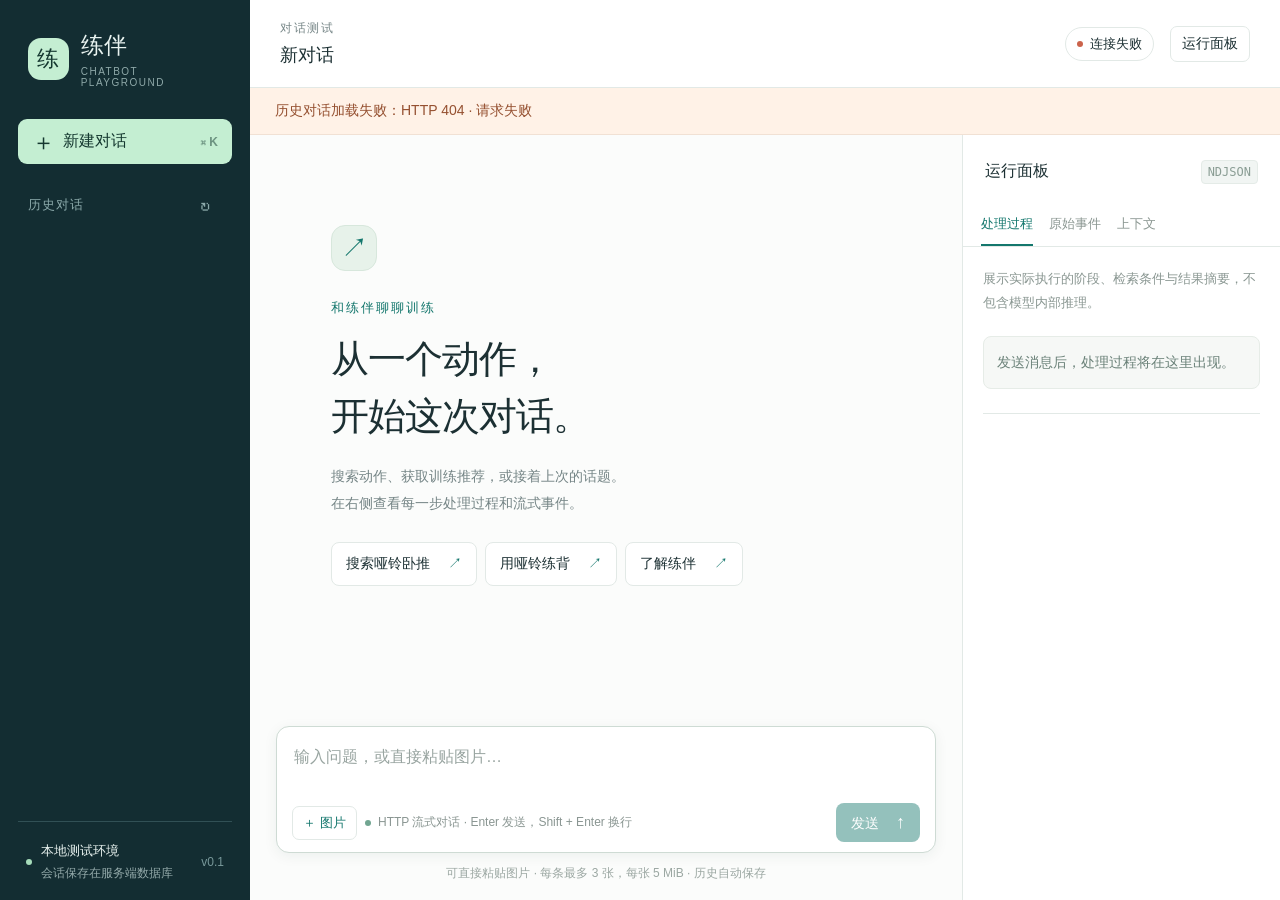
==== src/fitness_bot/web/index.html @ a5a810a9 "feat: add persistent multimodal chatbot playground" ====
<!doctype html>
<html lang="zh-CN">
<head>
  <meta charset="utf-8"><meta name="viewport" content="width=device-width,initial-scale=1">
  <meta name="color-scheme" content="light"><title>练伴 · Chatbot Playground</title>
  <link rel="icon" type="image/svg+xml" href="./favicon.svg">
  <link rel="stylesheet" href="./styles.css"><script type="module" src="./app.js"></script>
</head>
<body>
  <button id="backdrop" class="backdrop" aria-label="关闭侧栏" hidden></button>
  <aside id="sidebar" class="sidebar">
    <a class="brand" href="./" aria-label="练伴测试台首页"><span class="brand-icon">练</span><span>练伴<small>CHATBOT PLAYGROUND</small></span></a>
    <button id="new-chat" class="new-chat"><span aria-hidden="true">＋</span> 新建对话 <kbd>⌘ K</kbd></button>
    <div class="section-label"><span>历史对话</span><button id="refresh-history" class="icon-button" aria-label="刷新历史对话" title="刷新历史对话">↻</button></div>
    <nav id="history" aria-label="历史对话"></nav>
    <button id="more-history" class="more" hidden>加载更多对话</button>
    <div class="sidebar-footer"><span class="local-dot"></span><div>本地测试环境<small>会话保存在服务端数据库</small></div><span class="version">v0.1</span></div>
  </aside>
  <main class="workspace">
    <header class="topbar">
      <button id="toggle-sidebar" class="icon-button mobile-only" aria-label="打开历史对话" aria-expanded="false">☰</button>
      <div class="heading"><span class="eyebrow">对话测试</span><h1 id="conversation-title">新对话</h1></div>
      <button id="connection" class="connection"><span id="connection-dot" class="dot"></span><span id="connection-label">连接中</span></button>
      <button id="toggle-inspector" class="secondary" aria-expanded="true">运行面板</button>
    </header>
    <div id="notice" class="notice" role="status" hidden></div>
    <div class="workbody">
      <section class="chat-column" aria-label="对话区">
        <div id="messages" class="messages" aria-label="聊天记录" aria-busy="false">
          <div id="welcome" class="welcome"><span class="welcome-mark" aria-hidden="true">↗</span><p class="eyebrow">和练伴聊聊训练</p><h2>从一个动作，<br>开始这次对话。</h2><p class="welcome-copy">搜索动作、获取训练推荐，或接着上次的话题。<br>在右侧查看每一步处理过程和流式事件。</p><div class="suggestions"><button data-prompt="帮我找哑铃卧推的动作">搜索哑铃卧推 <span>↗</span></button><button data-prompt="只有哑铃，推荐三个适合练背的动作">用哑铃练背 <span>↗</span></button><button data-prompt="你好，你能怎样帮我安排训练？">了解练伴 <span>↗</span></button></div></div>
          <div id="turns"></div>
        </div>
        <form id="composer" class="composer">
          <div id="attachments" class="attachments" aria-label="待发送图片" hidden></div>
          <input id="image-files" type="file" accept="image/jpeg,image/png,image/webp" multiple hidden>
          <label class="sr-only" for="message">输入消息</label>
          <textarea id="message" rows="2" maxlength="4000" placeholder="输入问题，或直接粘贴图片…"></textarea>
          <div class="composer-bottom"><button id="attach-image" class="attach-button" type="button" title="JPEG / PNG / WebP，每张最多 5 MiB，最多 3 张">＋ 图片</button><span><span class="tiny-dot"></span> HTTP 流式对话 <span class="keyboard-hint">· Enter 发送，Shift + Enter 换行</span></span><button id="send" class="send" type="submit">发送 <span aria-hidden="true">↑</span></button><button id="stop" class="stop" type="button" hidden>■ 停止生成</button></div>
        </form>
        <p class="composer-note" id="composer-note">可直接粘贴图片 · 每条最多 3 张，每张 5 MiB · 历史自动保存</p>
      </section>
      <aside id="inspector" class="inspector" aria-label="运行面板">
        <div class="inspector-title"><h2>运行面板</h2><span class="protocol">NDJSON</span></div>
        <div class="inspector-tabs" role="tablist" aria-label="运行面板内容"><button id="tab-process" role="tab" aria-selected="true" aria-controls="panel-process" data-tab="process">处理过程</button><button id="tab-events" role="tab" aria-selected="false" aria-controls="panel-events" data-tab="events" tabindex="-1">原始事件</button><button id="tab-context" role="tab" aria-selected="false" aria-controls="panel-context" data-tab="context" tabindex="-1">上下文</button></div>
        <section id="panel-process" class="inspector-panel" role="tabpanel" aria-labelledby="tab-process"><div class="panel-intro">展示实际执行的阶段、检索条件与结果摘要，不包含模型内部推理。</div><div id="run-summary" class="run-summary">发送消息后，处理过程将在这里出现。</div><div id="trace"></div><dl id="run-meta" class="run-meta"></dl></section>
        <section id="panel-events" class="inspector-panel" role="tabpanel" aria-labelledby="tab-events" hidden><div class="panel-intro">实时展示各类流事件。仅保留本页最近 500 条；历史对话可查看保存的最终响应。</div><div id="event-count" class="event-count">尚无事件</div><div id="events"></div></section>
        <section id="panel-context" class="inspector-panel" role="tabpanel" aria-labelledby="tab-context" hidden><label for="context" class="context-label">下一条消息的训练上下文</label><p class="panel-intro">可填写器械条件和训练快照。上下文随每条消息保存；切换对话时恢复最后一条消息的上下文。</p><textarea id="context" class="code-input" spellcheck="false" rows="16">{
  "available_equipment": [],
  "recent_exercises": [],
  "active_workout": null
}</textarea><button id="reset-context" class="secondary">重置上下文</button><p class="panel-intro">示例器械代码：<code>dumbbell</code>、<code>barbell</code>。会话历史由服务器自动补充。</p></section>
      </aside>
    </div>
  </main>
  <dialog id="connection-dialog"><form method="dialog"><div class="dialog-heading"><h2>服务连接</h2><button class="icon-button" aria-label="关闭">×</button></div></form><p class="dialog-copy">测试页直接连接提供此页面的 chatbot 服务。</p><label for="base-url">当前服务地址</label><input id="base-url" readonly><div id="health-details" class="health-details"></div><button id="reconnect" class="send">重新连接</button><p class="panel-intro">如需连接其他实例，请打开该实例的 <code>/playground/</code>。</p></dialog>
  <dialog id="image-dialog"><form method="dialog"><div class="dialog-heading"><h2>图片预览</h2><button class="icon-button" aria-label="关闭图片预览">×</button></div></form><img id="image-preview" alt="上传图片的大图预览"></dialog>
  <dialog id="exercise-dialog"><form method="dialog"><div class="dialog-heading"><h2 id="exercise-title">动作详情</h2><button class="icon-button" aria-label="关闭动作详情">×</button></div></form><div id="exercise-detail"></div></dialog>
</body>
</html>
---- src/fitness_bot/web/styles.css ----
:root {
  font-family:Inter,-apple-system,BlinkMacSystemFont,"PingFang SC","Microsoft YaHei",sans-serif;
  color:#1c3033;
  background:#f8faf9;
  font-synthesis:none;
  font-size:16px;
  --accent:#14776d;
  --muted:#758586;
  --line:#e2e9e6;
  --navy:#132d32;
}
* {
  box-sizing:border-box;
}
body {
  margin:0;
  display:flex;
  height:100dvh;
  overflow:hidden;
}
button,input,textarea {
  font:inherit;
}
button {
  cursor:pointer;
  border:0;
  background:none;
  color:inherit;
}
button:disabled {
  cursor:not-allowed;
  opacity:.45;
}
button,a,textarea,input {
  outline-offset:4px;
}
button:focus-visible,a:focus-visible {
  outline:2px solid #45bba6;
}
button {
  transition:background .15s,color .15s;
}
button:hover:not(:disabled) {
  filter:brightness(.95);
}
[hidden] {
  display:none!important;
}
a {
  color:inherit;
  text-decoration:none;
}
.sidebar {
  width:250px;
  flex-shrink:0;
  background:var(--navy);
  color:#e9f3f0;
  display:flex;
  flex-direction:column;
  padding:30px 18px 18px;
}
.brand {
  display:flex;
  gap:12px;
  align-items:center;
  padding:0 10px 31px;
  font-size:23px;
  font-weight:650;
}
.brand-icon {
  display:grid;
  place-items:center;
  width:42px;
  height:42px;
  border-radius:13px;
  color:#153830;
  background:#c4eed2;
  font-size:22px;
}
.brand small {
  display:block;
  font-size:10px;
  letter-spacing:1.5px;
  color:#8fa9a9;
  font-weight:500;
  margin-top:5px;
}
.new-chat {
  background:#c4eed2;
  color:#153830;
  border-radius:9px;
  padding:12px 14px;
  display:flex;
  align-items:center;
  gap:8px;
  text-align:left;
  font-size:16px;
  font-weight:600;
}
.new-chat>span {
  font-size:23px;
  line-height:20px;
}
.new-chat kbd {
  margin-left:auto;
  font-size:12px;
  opacity:.5;
  font-family:inherit;
}
.section-label {
  display:flex;
  align-items:center;
  justify-content:space-between;
  padding:24px 10px 12px;
  color:#8ba9aa;
  font-size:13px;
  letter-spacing:1px;
}
.icon-button {
  height:34px;
  min-width:34px;
  display:inline-grid;
  place-items:center;
  font-size:21px;
  border-radius:6px;
}
.icon-button:hover {
  background:#ffffff10;
}
#history {
  overflow:auto;
  flex:1;
  min-height:0;
}
.history-item {
  width:100%;
  padding:12px;
  border-radius:8px;
  text-align:left;
  margin-bottom:5px;
  display:block;
  color:#c7d6d6;
}
.history-item:hover {
  background:#1d3b40;
}
.history-item.active {
  background:#26474b;
  color:#fff;
  box-shadow:inset 3px 0 #b6e8c6;
}
.history-item strong {
  font-size:14px;
  font-weight:500;
  display:block;
  white-space:nowrap;
  overflow:hidden;
  text-overflow:ellipsis;
}
.history-item small {
  font-size:12px;
  color:#94aaaa;
  display:block;
  margin-top:7px;
}
.history-empty {
  font-size:14px;
  color:#9bb2b2;
  padding:12px;
  line-height:1.8;
}
.more {
  font-size:14px;
  padding:10px;
  color:#b6d9d1;
}
.sidebar-footer {
  margin-top:20px;
  border-top:1px solid #315055;
  padding:20px 8px 0;
  display:flex;
  gap:9px;
  align-items:center;
  font-size:13px;
}
.sidebar-footer small {
  display:block;
  font-size:12px;
  color:#94aaaa;
  margin-top:5px;
}
.version {
  margin-left:auto;
  color:#78989a;
  font-size:12px;
}
.local-dot,.tiny-dot {
  width:6px;
  height:6px;
  border-radius:50%;
  display:inline-block;
  background:#a6dcba;
  flex-shrink:0;
}
.workspace {
  flex:1;
  min-width:0;
  display:flex;
  flex-direction:column;
}
.topbar {
  height:88px;
  flex-shrink:0;
  border-bottom:1px solid var(--line);
  display:flex;
  align-items:center;
  gap:16px;
  padding:0 30px;
  background:#fff;
}
.heading {
  min-width:0;
  margin-right:auto;
}
.eyebrow {
  font-size:12px;
  letter-spacing:1.5px;
  color:var(--muted);
}
h1 {
  font-size:18px;
  line-height:1.5;
  margin:5px 0 0;
  font-weight:600;
  max-width:40vw;
  overflow:hidden;
  white-space:nowrap;
  text-overflow:ellipsis;
}
.connection {
  display:flex;
  align-items:center;
  gap:7px;
  border:1px solid var(--line);
  border-radius:20px;
  padding:7px 11px;
  font-size:13px;
  white-space:nowrap;
}
.dot {
  height:6px;
  width:6px;
  background:#a8b3b1;
  border-radius:50%;
}
.dot.online {
  background:#208a69;
}
.dot.offline {
  background:#cb634b;
}
.secondary {
  font-size:14px;
  border:1px solid var(--line);
  border-radius:7px;
  padding:8px 11px;
  background:#fff;
}
.workbody {
  display:flex;
  flex:1;
  min-height:0;
}
.chat-column {
  flex:1;
  min-width:0;
  display:flex;
  flex-direction:column;
  background:#fbfcfb;
}
.messages {
  overflow:auto;
  flex:1;
  min-height:0;
  padding:36px max(26px,calc((100% - 780px)/2));
  scroll-behavior:auto;
}
.welcome {
  max-width:550px;
  margin:6vh auto 40px;
}
.welcome-mark {
  height:46px;
  width:46px;
  background:#e7f2ea;
  border:1px solid #d7e7dc;
  border-radius:14px;
  display:grid;
  place-items:center;
  font-size:27px;
  color:var(--accent);
  margin-bottom:28px;
}
.welcome .eyebrow {
  color:var(--accent);
  font-size:13px;
  letter-spacing:2px;
}
h2 {
  font-weight:600;
}
.welcome h2 {
  font-size:clamp(28px,3vw,39px);
  line-height:1.5;
  letter-spacing:-1px;
  margin:13px 0 18px;
}
.welcome-copy {
  color:var(--muted);
  font-size:14px;
  line-height:1.9;
  margin-bottom:26px;
}
.suggestions {
  display:flex;
  flex-wrap:wrap;
  gap:8px;
}
.suggestions button {
  border:1px solid var(--line);
  background:white;
  border-radius:8px;
  padding:12px 14px;
  font-size:14px;
  display:flex;
  align-items:center;
  gap:18px;
}
.suggestions span {
  color:var(--accent);
}
.composer {
  margin:0 26px;
  border:1px solid #cedbd4;
  border-radius:13px;
  padding:14px 15px 10px;
  background:white;
  box-shadow:0 3px 14px #173e3210;
}
.composer:focus-within {
  border-color:#6da99b;
  box-shadow:0 0 0 2px #14776d0c;
}
.composer textarea {
  border:0;
  resize:none;
  width:100%;
  max-height:160px;
  min-height:55px;
  font-size:16px;
  line-height:1.7;
  background:transparent;
  color:#1c3033;
  outline:none;
}
.composer textarea::placeholder {
  color:#99a5a1;
}
.composer-bottom {
  display:flex;
  align-items:center;
  gap:8px;
  justify-content:space-between;
}
.composer-bottom>span {
  color:#8a9692;
  font-size:12px;
  line-height:1.6;
}
.tiny-dot {
  background:#71a591;
  margin-right:4px;
}
.send,.stop {
  background:var(--accent);
  color:white;
  border-radius:8px;
  padding:9px 15px;
  font-size:14px;
  white-space:nowrap;
}
.send span {
  font-size:18px;
  margin-left:13px;
}
.stop {
  background:#fff2e9;
  color:#a45631;
}
.composer-note {
  font-size:12px;
  color:#9ba7a2;
  text-align:center;
  margin:12px 15px 18px;
}
.inspector {
  width:318px;
  flex-shrink:0;
  border-left:1px solid var(--line);
  background:white;
  display:flex;
  flex-direction:column;
}
.inspector-title {
  display:flex;
  align-items:center;
  justify-content:space-between;
  padding:25px 22px 20px;
}
.inspector-title h2 {
  font-size:16px;
  margin:0;
}
.protocol {
  font:12px ui-monospace,monospace;
  background:#f1f5f3;
  border:1px solid #e4ebe7;
  color:#8a9d94;
  padding:4px 6px;
  border-radius:4px;
}
.inspector-tabs {
  display:flex;
  border-bottom:1px solid var(--line);
  padding:0 18px;
  gap:16px;
}
.inspector-tabs button {
  font-size:13px;
  padding:11px 0;
  border-bottom:2px solid transparent;
  color:#8b9792;
}
.inspector-tabs [aria-selected=true] {
  color:var(--accent);
  border-color:var(--accent);
  font-weight:600;
}
.inspector-panel {
  padding:20px;
  overflow:auto;
  flex:1;
}
.panel-intro {
  font-size:13px;
  color:#8a9792;
  line-height:1.9;
  margin:0 0 20px;
}
.run-summary {
  font-size:14px;
  line-height:1.8;
  padding:13px;
  background:#f6f8f6;
  border:1px solid #e6ece7;
  border-radius:8px;
  color:#6a8178;
  margin-bottom:24px;
}
.trace-step {
  border-left:1px solid #d7e4db;
  margin-left:7px;
  padding:0 0 23px 19px;
  position:relative;
}
.trace-step:before {
  content:'✓';
  position:absolute;
  left:-8px;
  top:0;
  font-size:12px;
  display:grid;
  place-items:center;
  height:16px;
  width:16px;
  border-radius:50%;
  background:#e0f1e4;
  color:var(--accent);
}
.trace-step:last-child {
  border-color:transparent;
}
.trace-step h3 {
  font-size:14px;
  margin:0 0 7px;
}
.trace-step p {
  font-size:13px;
  line-height:1.8;
  margin:0;
  color:#7a8b82;
}
.trace-step details {
  margin-top:10px;
  font-size:12px;
  color:#7b8a83;
}
.trace-step summary {
  cursor:pointer;
}
.trace-step pre,.event pre {
  font:12px/1.65 ui-monospace,SFMono-Regular,monospace;
  white-space:pre-wrap;
  overflow-wrap:anywhere;
  margin-bottom:0;
  background:#f5f7f5;
  padding:10px;
  border-radius:5px;
  color:#637d70;
}
.run-meta {
  border-top:1px solid var(--line);
  padding-top:18px;
  font-size:12px;
  color:#809087;
}
.run-meta dt {
  margin-top:12px;
}
.run-meta dd {
  margin:5px 0 0;
  font-family:ui-monospace,monospace;
  overflow-wrap:anywhere;
  color:#557366;
}
.event-count {
  font-size:13px;
  color:var(--accent);
  margin-bottom:14px;
}
.event {
  border:1px solid var(--line);
  border-radius:6px;
  margin-bottom:8px;
  font-size:12px;
}
.event>summary {
  cursor:pointer;
  padding:10px;
  overflow-wrap:anywhere;
}
.event pre {
  margin:0;
  border-radius:0;
}
.code-input {
  width:100%;
  resize:vertical;
  font:12px/1.8 ui-monospace,monospace;
  border:1px solid var(--line);
  border-radius:7px;
  padding:12px;
  background:#f9fbf9;
  color:#3c6652;
  margin:12px 0;
}
.context-label {
  font-size:14px;
  font-weight:600;
  display:block;
  margin-bottom:10px;
}
.turn {
  margin:0 auto 32px;
  max-width:780px;
}
.user-message {
  margin-left:auto;
  max-width:85%;
  background:#eaf0ed;
  padding:13px 17px;
  border-radius:13px 13px 3px 13px;
  white-space:pre-wrap;
  overflow-wrap:anywhere;
  line-height:1.8;
  font-size:16px;
  width:fit-content;
}
.assistant-header {
  display:flex;
  align-items:center;
  gap:8px;
  margin:25px 0 10px;
  font-size:13px;
}
.avatar {
  border-radius:7px;
  background:var(--navy);
  color:#ceedd6;
  padding:4px 6px;
  font-size:12px;
}
.turn-state {
  margin-left:auto;
  color:#8a9890;
  font-size:12px;
}
.assistant-text {
  font-size:16px;
  line-height:1.9;
  white-space:pre-wrap;
  overflow-wrap:anywhere;
}
.assistant-text.pending:after {
  content:'';
  width:6px;
  height:13px;
  background:var(--accent);
  display:inline-block;
  margin-left:4px;
  animation:pulse 1s infinite;
}
@keyframes pulse {
  50% {
    opacity:.3;
  }
}
.turn-actions {
  display:flex;
  gap:14px;
  margin-top:12px;
}
.turn-actions button {
  color:#7c8f85;
  font-size:12px;
  padding:4px 0;
}
.turn-actions .selected {
  color:var(--accent);
}
.cards-label {
  font-size:12px;
  color:#82998b;
  margin:19px 0 9px;
}
.card-grid {
  display:grid;
  grid-template-columns:repeat(auto-fit,minmax(210px,1fr));
  gap:10px;
}
.exercise-card {
  background:white;
  border:1px solid #dde8e0;
  border-radius:10px;
  padding:17px;
  text-align:left;
  display:flex;
  flex-direction:column;
  gap:10px;
  min-width:0;
}
.exercise-card:hover {
  border-color:#97b8a5;
  box-shadow:0 2px 8px #1e5a3510;
}
.exercise-card strong {
  font-size:16px;
  line-height:1.6;
}
.exercise-card .tags {
  display:flex;
  gap:5px;
  flex-wrap:wrap;
}
.tag {
  font-size:12px;
  color:#5c8170;
  background:#eef5ef;
  border-radius:4px;
  padding:4px 6px;
}
.exercise-card p {
  font-size:12px;
  color:#8b9b92;
  line-height:1.8;
  margin:0;
}
.card-footer {
  display:flex;
  justify-content:space-between;
  font-size:12px;
  color:#6a917a;
  border-top:1px solid #edf1ee;
  padding-top:11px;
  margin-top:auto;
}
.turn-error {
  font-size:14px;
  line-height:1.7;
  background:#fcf0e9;
  color:#a25336;
  padding:12px;
  border-radius:8px;
  margin-top:12px;
}
.notice {
  padding:11px 25px;
  font-size:14px;
  background:#fff2e7;
  color:#955030;
  border-bottom:1px solid #f1e1d4;
  line-height:1.7;
}
.mobile-only {
  display:none;
}
dialog {
  border:1px solid var(--line);
  border-radius:15px;
  padding:26px;
  width:min(560px,calc(100vw - 32px));
  color:#243c31;
  box-shadow:0 30px 100px #10282030;
  max-height:85dvh;
}
dialog::backdrop {
  background:#10282966;
  backdrop-filter:blur(3px);
}
.dialog-heading {
  display:flex;
  justify-content:space-between;
  align-items:center;
  margin-bottom:16px;
}
.dialog-heading h2 {
  font-size:20px;
  margin:0;
}
.dialog-copy {
  font-size:14px;
  line-height:1.8;
  color:#6c8175;
}
dialog label {
  font-size:14px;
}
dialog input {
  width:100%;
  padding:12px;
  border:1px solid var(--line);
  border-radius:7px;
  margin:8px 0 15px;
  font:13px ui-monospace,monospace;
}
.health-details {
  font-size:14px;
  line-height:2;
  margin:0 0 20px;
  white-space:pre-wrap;
}
.detail-id {
  font:12px ui-monospace,monospace;
  color:#87968b;
  margin:16px 0;
}
.detail-steps {
  padding-left:22px;
  font-size:14px;
  line-height:1.9;
}
.detail-steps li {
  padding:5px 0;
}
.sr-only {
  position:absolute;
  width:1px;
  height:1px;
  padding:0;
  margin:-1px;
  overflow:hidden;
  clip:rect(0,0,0,0);
  white-space:nowrap;
  border:0;
}
.backdrop {
  position:fixed;
  inset:0;
  background:#0a252c66;
  z-index:20;
}
.detail-source {
  font-size:13px;
  color:#8a9a90;
  line-height:1.8;
  overflow-wrap:anywhere;
}
@media(min-width:1550px) {
  .inspector {
    width:360px;
  }
  .messages {
    padding-left:60px;
    padding-right:60px;
  }
  .composer {
    margin-left:60px;
    margin-right:60px;
  }
}
@media(max-width:1180px) {
  .sidebar {
    width:218px;
    padding-left:12px;
    padding-right:12px;
  }
  .inspector {
    width:280px;
  }
  .topbar {
    padding:0 22px;
  }
  .keyboard-hint {
    display:none;
  }
}
@media(max-width:1000px) {
  .inspector {
    position:fixed;
    right:0;
    top:88px;
    bottom:0;
    z-index:15;
    width:320px;
    box-shadow:-10px 0 30px #10282010;
  }
  .inspector:not(.open) {
    display:none;
  }
  .welcome {
    margin-top:7vh;
  }
  .sidebar {
    width:224px;
  }
}
@media(max-width:700px) {
  .sidebar {
    position:fixed;
    inset:0 auto 0 0;
    z-index:30;
    width:270px;
    box-shadow:10px 0 30px #10282020;
    transform:translateX(-100%);
    transition:transform .2s;
  }
  .sidebar.open {
    transform:translateX(0);
  }
  .mobile-only {
    display:inline-grid;
  }
  .topbar {
    height:74px;
    padding:0 15px;
    gap:9px;
  }
  .topbar .eyebrow {
    display:none;
  }
  h1 {
    font-size:16px;
    max-width:30vw;
  }
  .connection {
    font-size:12px;
    padding:7px 8px;
  }
  .topbar>.secondary {
    font-size:12px;
    padding:8px;
  }
  .messages {
    padding:22px 18px;
  }
  .composer {
    margin:0 14px;
    padding:12px;
  }
  .composer-note {
    font-size:9px;
    margin-bottom:12px;
  }
  .welcome {
    margin-top:4vh;
  }
  .welcome h2 {
    font-size:32px;
  }
  .welcome-copy {
    font-size:14px;
  }
  .suggestions {
    flex-direction:column;
  }
  .suggestions button {
    justify-content:space-between;
  }
  .inspector {
    top:74px;
    width:min(340px,100vw);
  }
  .card-grid {
    grid-template-columns:1fr;
  }
  .user-message {
    max-width:92%;
  }
  .assistant-text {
    font-size:14px;
  }
  .notice {
    padding:10px 18px;
  }
}
@media(prefers-reduced-motion:reduce) {
  *,*:before,*:after {
    animation:none!important;
    transition:none!important;
    scroll-behavior:auto!important;
  }
}

/* Image input and historical multimodal messages. */
.attach-button { flex-shrink:0; color:var(--accent); border:1px solid var(--line); padding:7px 10px; border-radius:7px; font-size:13px; }
.composer-bottom > span { margin-right:auto; }
.attachments { display:flex; flex-wrap:wrap; gap:10px; margin:0 0 12px; }
.attachment { width:116px; position:relative; padding:6px; border:1px solid var(--line); border-radius:9px; background:#f8fbf9; }
.attachment-preview { display:block; width:100%; padding:0; }
.attachment-preview img { width:100%; height:72px; object-fit:cover; border-radius:5px; display:block; }
.attachment-name { display:block; white-space:nowrap; overflow:hidden; text-overflow:ellipsis; font-size:12px; margin-top:6px; }
.attachment-state { font-size:11px; color:#668876; display:block; line-height:1.5; margin-top:3px; overflow-wrap:anywhere; }
.attachment-remove { position:absolute; top:-7px; right:-7px; border:1px solid var(--line); background:white; border-radius:50%; width:25px; height:25px; padding:0; }
.attachment.error { border-color:#d79379; }
.attachment.error .attachment-state { color:#b15f43; }
.attachment-retry { font-size:12px; color:var(--accent); padding:6px 0 0; }
.message-images { display:flex; gap:8px; flex-wrap:wrap; margin-top:8px; }
.message-image { padding:0; display:block; }
.message-image img { display:block; width:130px; height:100px; object-fit:cover; border-radius:8px; }
#image-dialog { width:min(920px,calc(100vw - 32px)); }
#image-preview { display:block; width:100%; max-height:68dvh; object-fit:contain; }
@media(max-width:700px) { .composer-bottom > span { display:none; } .send,.stop { margin-left:auto; } .message-image img { width:100px; height:85px; } }

/* Scope Markdown styles to assistant replies; debug payloads stay plain text. */
.assistant-text { white-space:normal; }
.assistant-text > :first-child { margin-top:0; }
.assistant-text > :last-child { margin-bottom:0; }
.assistant-text p { margin:0 0 .85em; }
.assistant-text strong { font-weight:650; }
.assistant-text h1,.assistant-text h2,.assistant-text h3,.assistant-text h4,.assistant-text h5,.assistant-text h6 {
  margin:1.15em 0 .5em; font-weight:650; line-height:1.5; max-width:none; white-space:normal; overflow:visible; letter-spacing:normal;
}
.assistant-text h1 { font-size:1.45em; }
.assistant-text h2 { font-size:1.3em; }
.assistant-text h3 { font-size:1.15em; }
.assistant-text h4,.assistant-text h5,.assistant-text h6 { font-size:1em; }
.assistant-text ul,.assistant-text ol { padding-left:1.6em; margin:.6em 0 1em; }
.assistant-text li { padding-left:.15em; margin:.35em 0; }
.assistant-text li > p { margin:.35em 0; }
.assistant-text li > ul,.assistant-text li > ol { margin:.2em 0 .5em; }
.assistant-text blockquote { margin:1em 0; border-left:3px solid #9cc6b4; padding:.3em 1em; color:#60776b; background:#f0f6f2; }
.assistant-text a { color:var(--accent); text-decoration:underline; text-underline-offset:3px; overflow-wrap:anywhere; }
.assistant-text code { font:.88em/1.7 ui-monospace,SFMono-Regular,monospace; background:#eaf0ed; border-radius:4px; padding:.12em .3em; }
.assistant-text pre { max-width:100%; overflow-x:auto; white-space:pre; padding:15px; margin:1em 0; background:#edf2ef; border:1px solid var(--line); border-radius:8px; }
.assistant-text pre code { background:none; padding:0; }
.assistant-text hr { border:0; border-top:1px solid var(--line); margin:1.4em 0; }
.assistant-text .markdown-table { overflow-x:auto; max-width:100%; margin:1em 0; }
.assistant-text table { border-collapse:collapse; font-size:.9em; min-width:240px; width:100%; }
.assistant-text th,.assistant-text td { border:1px solid var(--line); padding:8px 12px; text-align:left; }
.assistant-text th { background:#edf4ef; font-weight:600; }
.assistant-text .align-right { text-align:right; }
.assistant-text .align-center { text-align:center; }
.assistant-text input[type=checkbox] { accent-color:var(--accent); vertical-align:middle; }
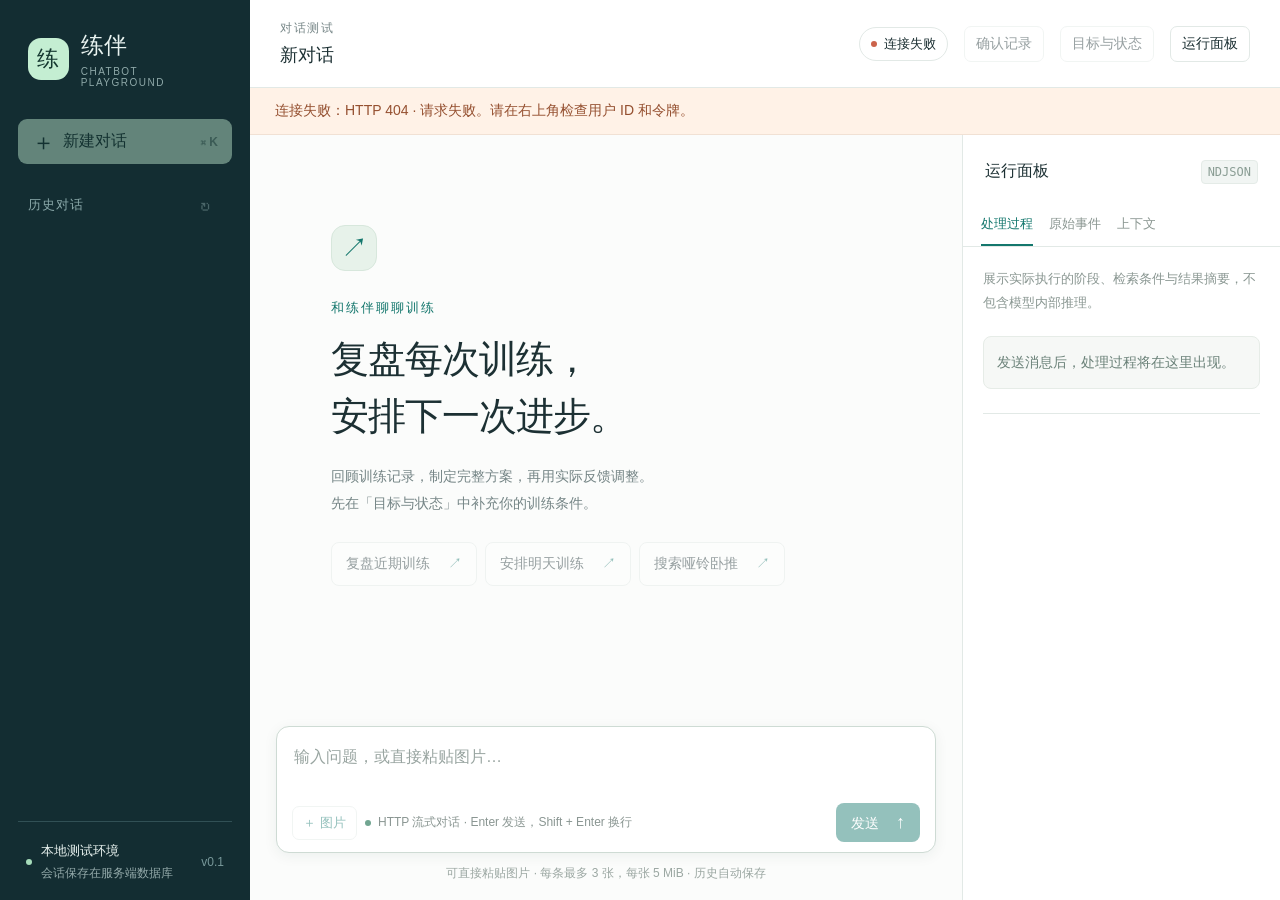
==== commit acd9cb51: "feat: add expert training workflows and editable custom exercise drafts Add review and recommendatio" ====
--- a/src/fitness_bot/web/index.html
+++ b/src/fitness_bot/web/index.html
@@ -4,7 +4,7 @@
   <meta charset="utf-8"><meta name="viewport" content="width=device-width,initial-scale=1">
   <meta name="color-scheme" content="light"><title>练伴 · Chatbot Playground</title>
   <link rel="icon" type="image/svg+xml" href="./favicon.svg">
-  <link rel="stylesheet" href="./styles.css"><script type="module" src="./app.js"></script>
+  <link rel="stylesheet" href="./styles.css"><script type="module" src="./app.js?v=report-blocks-v1"></script>
 </head>
 <body>
   <button id="backdrop" class="backdrop" aria-label="关闭侧栏" hidden></button>
@@ -21,13 +21,16 @@
       <button id="toggle-sidebar" class="icon-button mobile-only" aria-label="打开历史对话" aria-expanded="false">☰</button>
       <div class="heading"><span class="eyebrow">对话测试</span><h1 id="conversation-title">新对话</h1></div>
       <button id="connection" class="connection"><span id="connection-dot" class="dot"></span><span id="connection-label">连接中</span></button>
+      <button id="open-evidence" class="secondary">确认记录</button>
+      <button id="open-training" class="secondary">目标与状态</button>
       <button id="toggle-inspector" class="secondary" aria-expanded="true">运行面板</button>
     </header>
+    <div id="demo-mode" class="demo-mode" hidden>模拟数据预览 · 用于体验卡片与确认流程，不是个人训练建议。</div>
     <div id="notice" class="notice" role="status" hidden></div>
     <div class="workbody">
       <section class="chat-column" aria-label="对话区">
         <div id="messages" class="messages" aria-label="聊天记录" aria-busy="false">
-          <div id="welcome" class="welcome"><span class="welcome-mark" aria-hidden="true">↗</span><p class="eyebrow">和练伴聊聊训练</p><h2>从一个动作，<br>开始这次对话。</h2><p class="welcome-copy">搜索动作、获取训练推荐，或接着上次的话题。<br>在右侧查看每一步处理过程和流式事件。</p><div class="suggestions"><button data-prompt="帮我找哑铃卧推的动作">搜索哑铃卧推 <span>↗</span></button><button data-prompt="只有哑铃，推荐三个适合练背的动作">用哑铃练背 <span>↗</span></button><button data-prompt="你好，你能怎样帮我安排训练？">了解练伴 <span>↗</span></button></div></div>
+          <div id="welcome" class="welcome"><span class="welcome-mark" aria-hidden="true">↗</span><p class="eyebrow">和练伴聊聊训练</p><h2>复盘每次训练，<br>安排下一次进步。</h2><p class="welcome-copy">回顾训练记录，制定完整方案，再用实际反馈调整。<br>先在「目标与状态」中补充你的训练条件。</p><div class="suggestions"><button data-prompt="复盘我最近的训练，与此前几周对比">复盘近期训练 <span>↗</span></button><button data-prompt="结合近期训练，为我推荐明天一次完整训练方案">安排明天训练 <span>↗</span></button><button data-prompt="帮我找哑铃卧推的动作">搜索哑铃卧推 <span>↗</span></button></div></div>
           <div id="turns"></div>
         </div>
         <form id="composer" class="composer">
@@ -52,8 +55,54 @@
       </aside>
     </div>
   </main>
-  <dialog id="connection-dialog"><form method="dialog"><div class="dialog-heading"><h2>服务连接</h2><button class="icon-button" aria-label="关闭">×</button></div></form><p class="dialog-copy">测试页直接连接提供此页面的 chatbot 服务。</p><label for="base-url">当前服务地址</label><input id="base-url" readonly><div id="health-details" class="health-details"></div><button id="reconnect" class="send">重新连接</button><p class="panel-intro">如需连接其他实例，请打开该实例的 <code>/playground/</code>。</p></dialog>
+  <dialog id="connection-dialog"><form method="dialog"><div class="dialog-heading"><h2>服务连接</h2><button class="icon-button" aria-label="关闭">×</button></div></form><p class="dialog-copy">测试页直接连接提供此页面的 chatbot 服务。</p><label for="base-url">当前服务地址</label><input id="base-url" readonly><label for="user-id">内部用户 ID（兼容旧用户名称）</label><input id="user-id" maxlength="64" autocomplete="off" spellcheck="false"><label for="auth-token">Bearer 令牌</label><input id="auth-token" type="password" autocomplete="off" spellcheck="false"><p class="panel-intro">关闭鉴权时仍按用户 ID 区分数据。令牌仅保留在当前页面内存中，刷新后需重新填写。</p><button id="apply-identity" class="send">应用身份并连接</button><label for="new-user-name">新用户昵称（选填）</label><input id="new-user-name" maxlength="120" autocomplete="off"><button id="create-user" class="send">创建新用户</button><p class="panel-intro">服务器生成内部 ID；重复请求会取回同一用户。开启鉴权后由管理员创建用户。</p><div id="health-details" class="health-details"></div><button id="reconnect" class="send">重新连接</button><p class="panel-intro">如需连接其他实例，请打开该实例的 <code>/playground/</code>。</p></dialog>
   <dialog id="image-dialog"><form method="dialog"><div class="dialog-heading"><h2>图片预览</h2><button class="icon-button" aria-label="关闭图片预览">×</button></div></form><img id="image-preview" alt="上传图片的大图预览"></dialog>
   <dialog id="exercise-dialog"><form method="dialog"><div class="dialog-heading"><h2 id="exercise-title">动作详情</h2><button class="icon-button" aria-label="关闭动作详情">×</button></div></form><div id="exercise-detail"></div></dialog>
+  <dialog id="training-dialog" class="training-dialog">
+    <form method="dialog"><div class="dialog-heading"><h2>训练目标与当天状态</h2><button class="icon-button" aria-label="关闭训练设置">×</button></div></form>
+    <form id="training-form">
+      <div class="training-fields">
+        <label>主要目标<select id="training-goal"><option value="">尚未确定</option><option value="strength">提高力量</option><option value="hypertrophy">增肌</option><option value="general_fitness">保持整体体能</option></select></label>
+        <label>训练经验<select id="training-experience"><option value="">尚未填写</option><option value="beginner">刚开始训练</option><option value="experienced">熟悉常用力量动作</option></select></label>
+        <label>每次可用分钟<input id="training-minutes" type="number" min="10" max="180" placeholder="例如 45"></label>
+        <label>每周计划次数<input id="training-weekly" type="number" min="1" max="7" placeholder="例如 3"></label>
+      </div>
+      <label>可用器械</label><div id="training-equipment" class="training-equipment"></div>
+      <label for="training-search">优先改善的动作（选填，最多 5 个）</label>
+      <div class="training-search"><input id="training-search" placeholder="输入动作名称，例如卧推"><button id="training-find" type="button" class="secondary">查找</button></div>
+      <div id="training-matches" class="training-actions"></div><div id="training-priorities" class="training-actions"></div>
+      <label>训练记录时区<input id="training-timezone" required placeholder="Asia/Singapore"></label>
+      <p id="training-saved" class="panel-intro"></p>
+      <label class="training-check"><input id="training-update-readiness" type="checkbox">更新我当前的主观状态</label>
+      <div class="training-fields">
+        <label>疼痛<select id="training-pain"><option value="unknown">未确认</option><option value="none">没有疼痛</option><option value="present">有疼痛</option></select></label>
+        <label>残留疲劳<select id="training-fatigue"><option value="unknown">未确认</option><option value="normal">正常</option><option value="high">明显疲劳</option></select></label>
+        <label>近期睡眠<select id="training-sleep"><option value="unknown">未确认</option><option value="normal">正常</option><option value="poor">较差</option></select></label>
+      </div>
+      <label>状态补充<textarea id="training-notes" maxlength="1000" rows="2"></textarea></label>
+      <details><summary>已确认的训练阶段（选填）</summary><p class="panel-intro">只填写你已经决定的阶段；一次疲劳或少练不自动代表进入减量期。</p>
+        <label>阶段<select id="training-cycle"><option value="">尚未确认</option><option value="maintain">延续当前要求</option><option value="progress">逐步提高要求</option><option value="deload">减量</option><option value="recovery">恢复</option></select></label>
+        <div class="training-fields"><label>开始日期<input id="training-cycle-start" type="date"></label><label>结束日期<input id="training-cycle-end" type="date"></label></div>
+        <label>确认依据<input id="training-cycle-reason" maxlength="1000"></label>
+      </details>
+      <button id="training-save" class="send" type="submit">保存目标与状态</button>
+    </form>
+  </dialog>
+  <dialog id="feedback-dialog" class="training-dialog">
+    <form method="dialog"><div class="dialog-heading"><h2 id="feedback-title">执行反馈</h2><button class="icon-button" aria-label="关闭执行反馈">×</button></div></form>
+    <form id="feedback-form">
+      <label>记录类型<select id="feedback-kind"></select></label>
+      <label>实际完成的训练<select id="feedback-workout"></select></label>
+      <label>调整、未完成或跳过原因<textarea id="feedback-reason" maxlength="1000" rows="3"></textarea></label>
+      <div class="training-fields">
+        <label>用力量表（选填）<select id="feedback-scale"><option value="">不填写</option><option value="RIR">RIR：估计还能做几次</option><option value="RPE">RPE：主观用力程度</option></select></label>
+        <label>数值<input id="feedback-value" type="number" min="0" max="10" step="0.5"></label>
+        <label>测量时机<select id="feedback-timing"><option value="last_working_set">最后一个工作组</option><option value="session">整次训练结束</option></select></label>
+        <label>观察时间<input id="feedback-observed" type="datetime-local"></label>
+      </div>
+      <label class="training-check"><input id="feedback-familiar" type="checkbox">我熟悉所选量表</label>
+      <button id="feedback-save" class="send" type="submit">保存执行反馈</button>
+    </form>
+  </dialog>
 </body>
 </html>
--- a/src/fitness_bot/web/styles.css
+++ b/src/fitness_bot/web/styles.css
@@ -981,3 +981,128 @@
 .assistant-text .align-right { text-align:right; }
 .assistant-text .align-center { text-align:center; }
 .assistant-text input[type=checkbox] { accent-color:var(--accent); vertical-align:middle; }
+.training-dialog { width:min(640px,calc(100vw - 32px)); max-height:90vh; overflow-y:auto; }
+.training-fields { display:grid; grid-template-columns:repeat(2,minmax(0,1fr)); gap:12px; }
+.training-dialog label { display:block; margin:12px 0 6px; line-height:1.6; }
+.training-dialog select,.training-dialog textarea { width:100%; padding:10px; border:1px solid var(--line); border-radius:6px; background:#fff; font:inherit; }
+.training-dialog .training-check { display:flex; align-items:center; gap:8px; margin:4px 0; }
+.training-check input { width:auto; margin:0; }
+.training-equipment { max-height:170px; overflow:auto; display:grid; grid-template-columns:1fr 1fr; gap:6px; border:1px solid var(--line); border-radius:6px; padding:10px; }
+.training-search { display:flex; gap:8px; align-items:center; }
+.training-search input { flex:1; min-width:0; }
+.training-actions { display:flex; gap:8px; flex-wrap:wrap; margin:12px 0; }
+.training-actions small { width:100%; color:var(--muted); }
+.training-dialog details { margin:16px 0; }
+.training-dialog .send { margin-top:18px; }
+.training-plan { border:1px solid var(--line); border-radius:12px; padding:18px; margin:20px 0; background:#f7faf8; line-height:1.7; }
+.training-plan > strong { display:block; margin-bottom:8px; }
+.training-evidence { margin:12px 0; padding:10px; border-left:2px solid #9cc6b4; overflow-wrap:anywhere; font-size:13px; line-height:1.8; }
+.training-evidence summary { cursor:pointer; color:var(--accent); }
+@media(max-width:600px) { .training-fields { grid-template-columns:1fr; } .topbar { flex-wrap:wrap; } .training-equipment { grid-template-columns:1fr; } }
+
+/* The same prescription card represents one choice or one ordered plan step. */
+.prescription-grid { grid-template-columns:1fr; gap:14px; }
+.prescription-card { background:#fff; border:1px solid #dce7df; border-radius:14px; padding:18px; min-width:0; }
+.prescription-header { display:flex; align-items:center; gap:12px; }
+.prescription-thumbnail { width:70px; height:70px; object-fit:contain; border-radius:10px; background:#f5f7f5; flex-shrink:0; }
+.prescription-identity { flex:1; min-width:0; }
+.prescription-identity strong { display:block; font-size:17px; line-height:1.5; }
+.prescription-identity .tags { margin-top:7px; display:flex; flex-wrap:wrap; gap:5px; }
+.prescription-order { display:flex; align-items:center; justify-content:center; background:#e9f3ed; color:#286448; width:30px; height:30px; border-radius:50%; font-size:12px; font-weight:700; flex-shrink:0; }
+.prescription-link { border:0; padding:5px 0; color:#387358; background:transparent; font:inherit; font-size:12px; cursor:pointer; white-space:nowrap; }
+.prescription-purpose { margin:14px 0 8px; color:#597363; font-size:13px; line-height:1.7; }
+.prescription-dose { margin:12px 0; font-size:14px; color:#264d38; font-weight:600; }
+.prescription-sets { border-top:1px solid #edf1ed; margin-top:12px; }
+.prescription-sets > summary { cursor:pointer; padding:12px 0; font-size:13px; color:#426e55; }
+.set-editor-list { display:grid; gap:10px; }
+.set-editor-row { background:#f7faf7; padding:12px; border:1px solid #e5ece6; border-radius:9px; }
+.set-editor-heading { display:flex; align-items:center; gap:10px; margin-bottom:10px; font-size:12px; }
+.set-editor-heading .prescription-link { margin-left:auto; }
+.set-load-preview { color:#657c6c; font-weight:400; }
+.set-editor-fields { display:grid; grid-template-columns:repeat(4,minmax(0,1fr)); gap:10px; }
+.set-field { display:flex; flex-direction:column; gap:5px; min-width:0; font-size:11px; color:#6c7e71; }
+.set-field input,.set-field select { box-sizing:border-box; width:100%; min-width:0; border:1px solid #d9e4dc; border-radius:6px; padding:8px; background:white; font:inherit; font-size:13px; color:#264d38; }
+.set-field input:focus,.set-field select:focus { outline:2px solid #8fb89f; outline-offset:1px; }
+.set-field input:disabled,.set-field select:disabled { color:#5c6d62; background:#f3f5f3; }
+.prescription-actions { display:flex; gap:8px; flex-wrap:wrap; margin-top:12px; }
+.prescription-help { color:#819187; font-size:11px; line-height:1.7; margin:12px 0 0; }
+.prescription-error { color:#ad4939; font-size:12px; }
+.training-plan { padding:22px; border-color:#cddfd2; background:#f3f8f4; }
+.plan-eyebrow { color:#6d8c77; font-size:11px; letter-spacing:0; margin-bottom:8px; }
+.plan-title { display:flex; align-items:center; justify-content:space-between; gap:12px; flex-wrap:wrap; }
+.plan-title h3 { margin:0; font-size:20px; color:#214d34; }
+.plan-overview { font-size:13px; color:#4c745a; margin:10px 0 16px; }
+.plan-rationale,.plan-preparation { color:#627b69; font-size:13px; line-height:1.8; }
+.plan-preparation { padding:10px 12px; border-left:3px solid #acc7b2; background:#eaf3ed; }
+.plan-exercises { display:grid; gap:14px; margin:18px 0; }
+.plan-edit-state { background:#fff4d8; color:#836321; padding:9px 12px; border-radius:7px; font-size:12px; }
+.training-actions { display:flex; align-items:center; gap:8px; flex-wrap:wrap; margin-top:18px; }
+.training-actions .send { font-size:13px; padding:10px 16px; }
+@media(max-width:600px) {
+  .training-plan { padding:13px; margin-left:-3px; margin-right:-3px; }
+  .prescription-card { padding:13px; }
+  .prescription-thumbnail { width:46px; height:46px; }
+  .prescription-header { gap:8px; flex-wrap:wrap; }
+  .prescription-identity strong { font-size:15px; }
+  .prescription-header > .prescription-link { margin-left:auto; }
+  .set-editor-fields { grid-template-columns:repeat(2,minmax(0,1fr)); }
+  .plan-title h3 { font-size:18px; }
+  .prescription-order { width:25px; height:25px; }
+}
+
+.demo-mode { padding:8px 18px; color:#80601f; background:#fff5db; border-bottom:1px solid #efdfb4; font-size:12px; line-height:1.6; }
+
+/* Evidence charts use the same muted teal palette as training cards. */
+.review-charts { display:grid; grid-template-columns:minmax(0,1fr); gap:16px; margin:20px 0; }
+.review-chart { min-width:0; margin:0; padding:18px 20px 12px; border:1px solid #dce7e1; border-radius:12px; background:#fbfdfc; }
+.review-chart figcaption h4 { margin:0 0 5px; color:#284e43; font-size:15px; font-weight:650; line-height:1.6; }
+.review-chart figcaption p { margin:0 0 6px; color:#61776d; font-size:12px; line-height:1.7; overflow-wrap:anywhere; }
+.review-chart figcaption small { color:#698078; font-size:11px; }
+.review-chart-svg { display:block; width:100%; height:auto; overflow:visible; margin:12px 0 4px; }
+.review-chart-point { fill:#5c9686; stroke:none; outline:none; cursor:default; }
+.review-chart-point line { stroke:#5c9686; stroke-width:2; }
+.review-chart-point:hover rect,.review-chart-point:focus rect,.review-chart-point:hover circle,.review-chart-point:focus circle { fill:#2e6d5c; stroke:#173e33; stroke-width:2; }
+.review-chart-point:focus line { stroke:#173e33; stroke-width:3; }
+.review-chart-axis { stroke:#c8d8d0; stroke-width:1; }
+.review-chart-axis-label { font:12px system-ui,sans-serif; fill:#61796e; }
+.review-chart-value { font:12px system-ui,sans-serif; fill:#305d4c; }
+.review-chart-readout { display:block; min-height:2em; margin:6px 0; font-size:12px; line-height:1.7; color:#526e60; overflow-wrap:anywhere; }
+.review-chart-note { margin:8px 0; font-size:12px; line-height:1.7; color:#84662d; }
+.review-chart-data { border-top:1px solid #e4ece7; font-size:12px; }
+.review-chart-data summary { padding:10px 0 2px; color:#427661; cursor:pointer; }
+.review-chart-table-scroll { overflow:auto; margin-top:10px; }
+.review-chart-data table { width:100%; border-collapse:collapse; text-align:left; font-size:12px; }
+.review-chart-data th,.review-chart-data td { padding:8px; border-bottom:1px solid #e4ece7; overflow-wrap:anywhere; }
+.review-chart-data th { font-weight:600; color:#4e6e5e; }
+@media(max-width:600px) {
+  .review-chart { padding:13px 10px 9px; }
+  .review-chart-svg { min-width:0; }
+  .review-chart-axis-label,.review-chart-value { font-size:16px; }
+  .review-chart-data th,.review-chart-data td { padding:7px 4px; }
+}
+
+/* Size labels for the chart's available width, including narrow desktop panels. */
+.review-chart { container-type:inline-size; }
+.review-chart-axis-label,.review-chart-value { font-size:16px; }
+@container(max-width:400px) {
+  .review-chart-axis-label,.review-chart-value { font-size:26px; }
+}
+
+/* Private exercise metadata editor, shared with existing action cards. */
+.custom-exercise-editor { margin-top:24px; padding-top:16px; border-top:1px solid #d7e4df; }
+.custom-exercise-editor form { display:grid; gap:14px; }
+.custom-exercise-editor label { display:grid; gap:6px; }
+.custom-exercise-editor input,.custom-exercise-editor select,.custom-exercise-editor textarea { width:100%; padding:10px 12px; border:1px solid #cadbd3; border-radius:8px; background:#fff; color:inherit; font:inherit; box-sizing:border-box; }
+.custom-exercise-avatar { width:80px; height:80px; border-radius:18px; }
+.custom-exercise-actions { display:flex; flex-wrap:wrap; gap:12px; }
+.custom-exercise-actions button { padding:10px 16px; border:1px solid #8baea0; border-radius:8px; background:#e8f2ee; color:#244a40; cursor:pointer; }
+.custom-exercise-actions button:disabled { opacity:.55; cursor:default; }
+
+.custom-exercise-draft { margin:20px 0; padding:22px; border:1px solid #cadbd3; border-radius:16px; background:#f6faf8; max-width:620px; }
+.custom-draft-heading { display:flex; align-items:center; gap:16px; }
+.custom-draft-heading h3 { margin:0; }
+.custom-draft-heading p { margin:6px 0 0; color:#5d786e; font-size:14px; }
+.custom-exercise-draft dl { display:grid; grid-template-columns:auto 1fr; gap:8px 20px; }
+.custom-exercise-draft dt { color:#5d786e; }
+.custom-exercise-draft dd { margin:0; overflow-wrap:anywhere; }
+.custom-exercise-draft li,.custom-exercise-draft p { line-height:1.65; }
